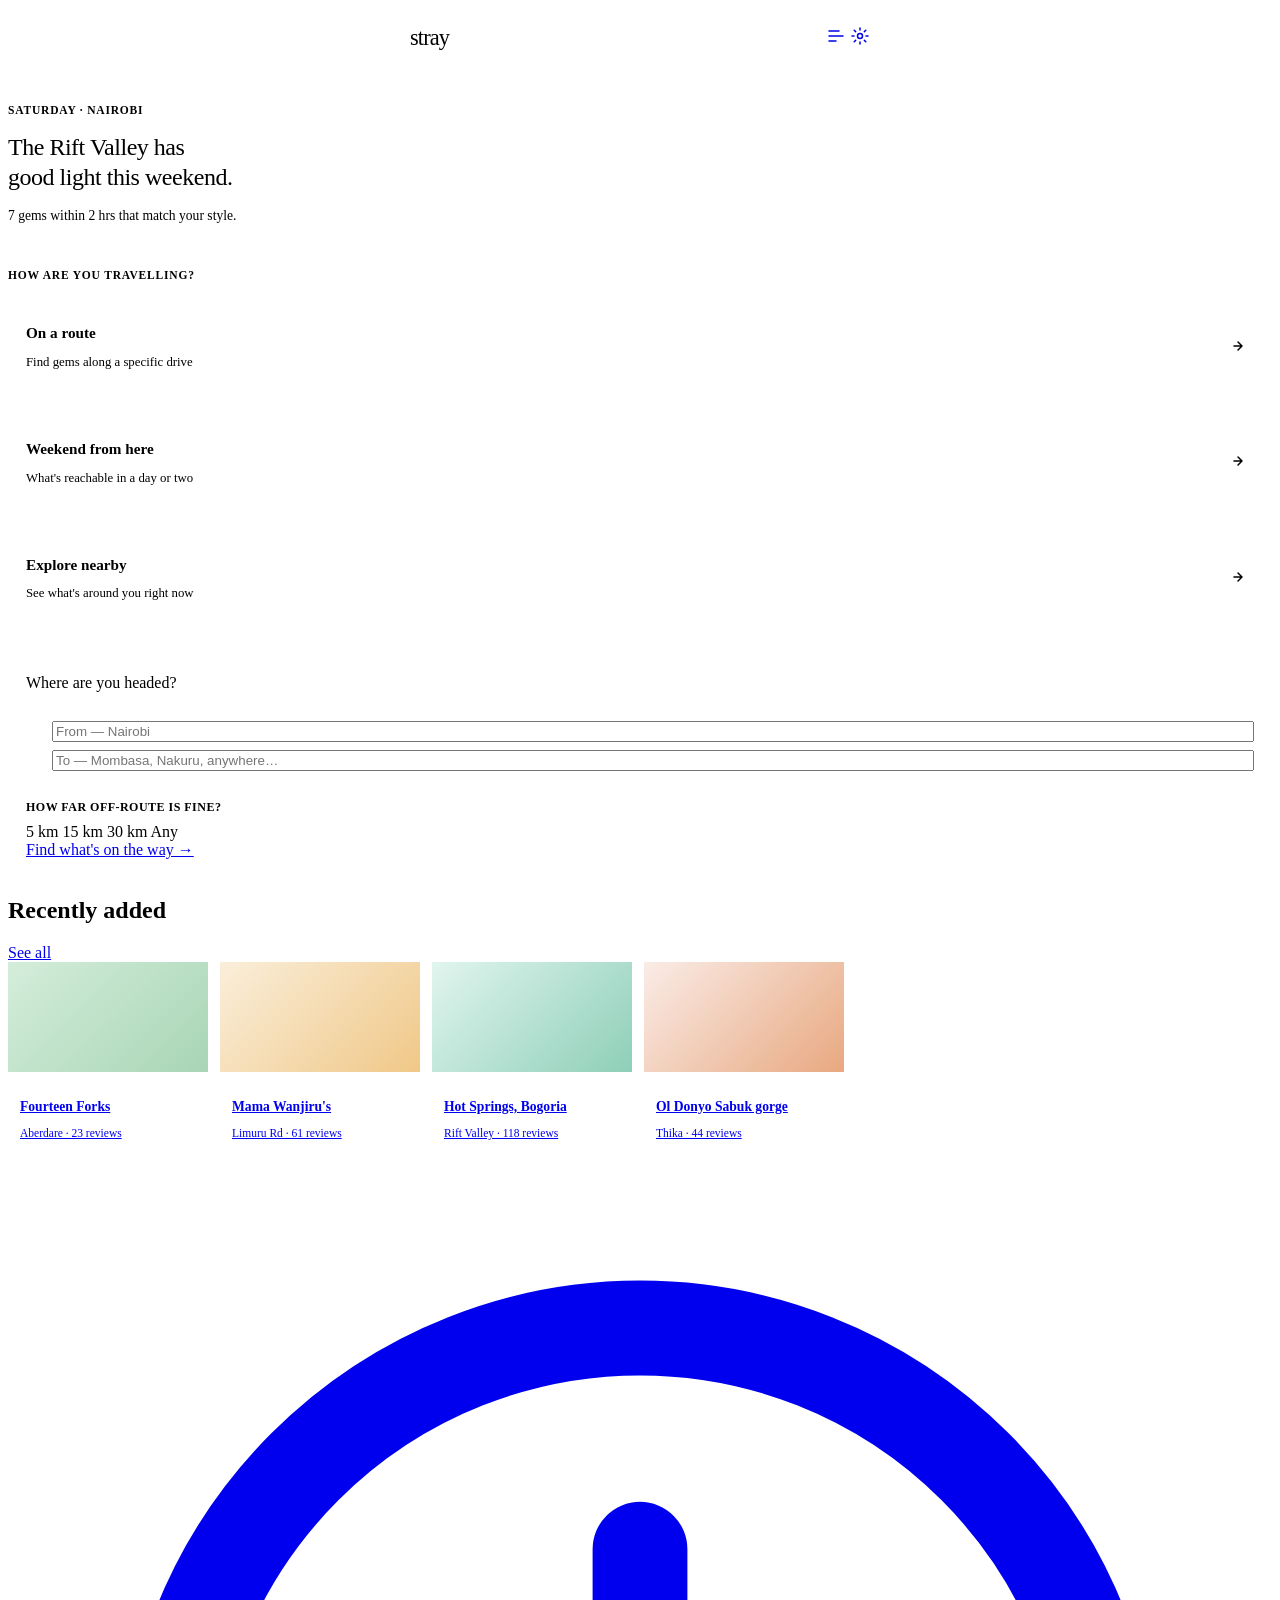
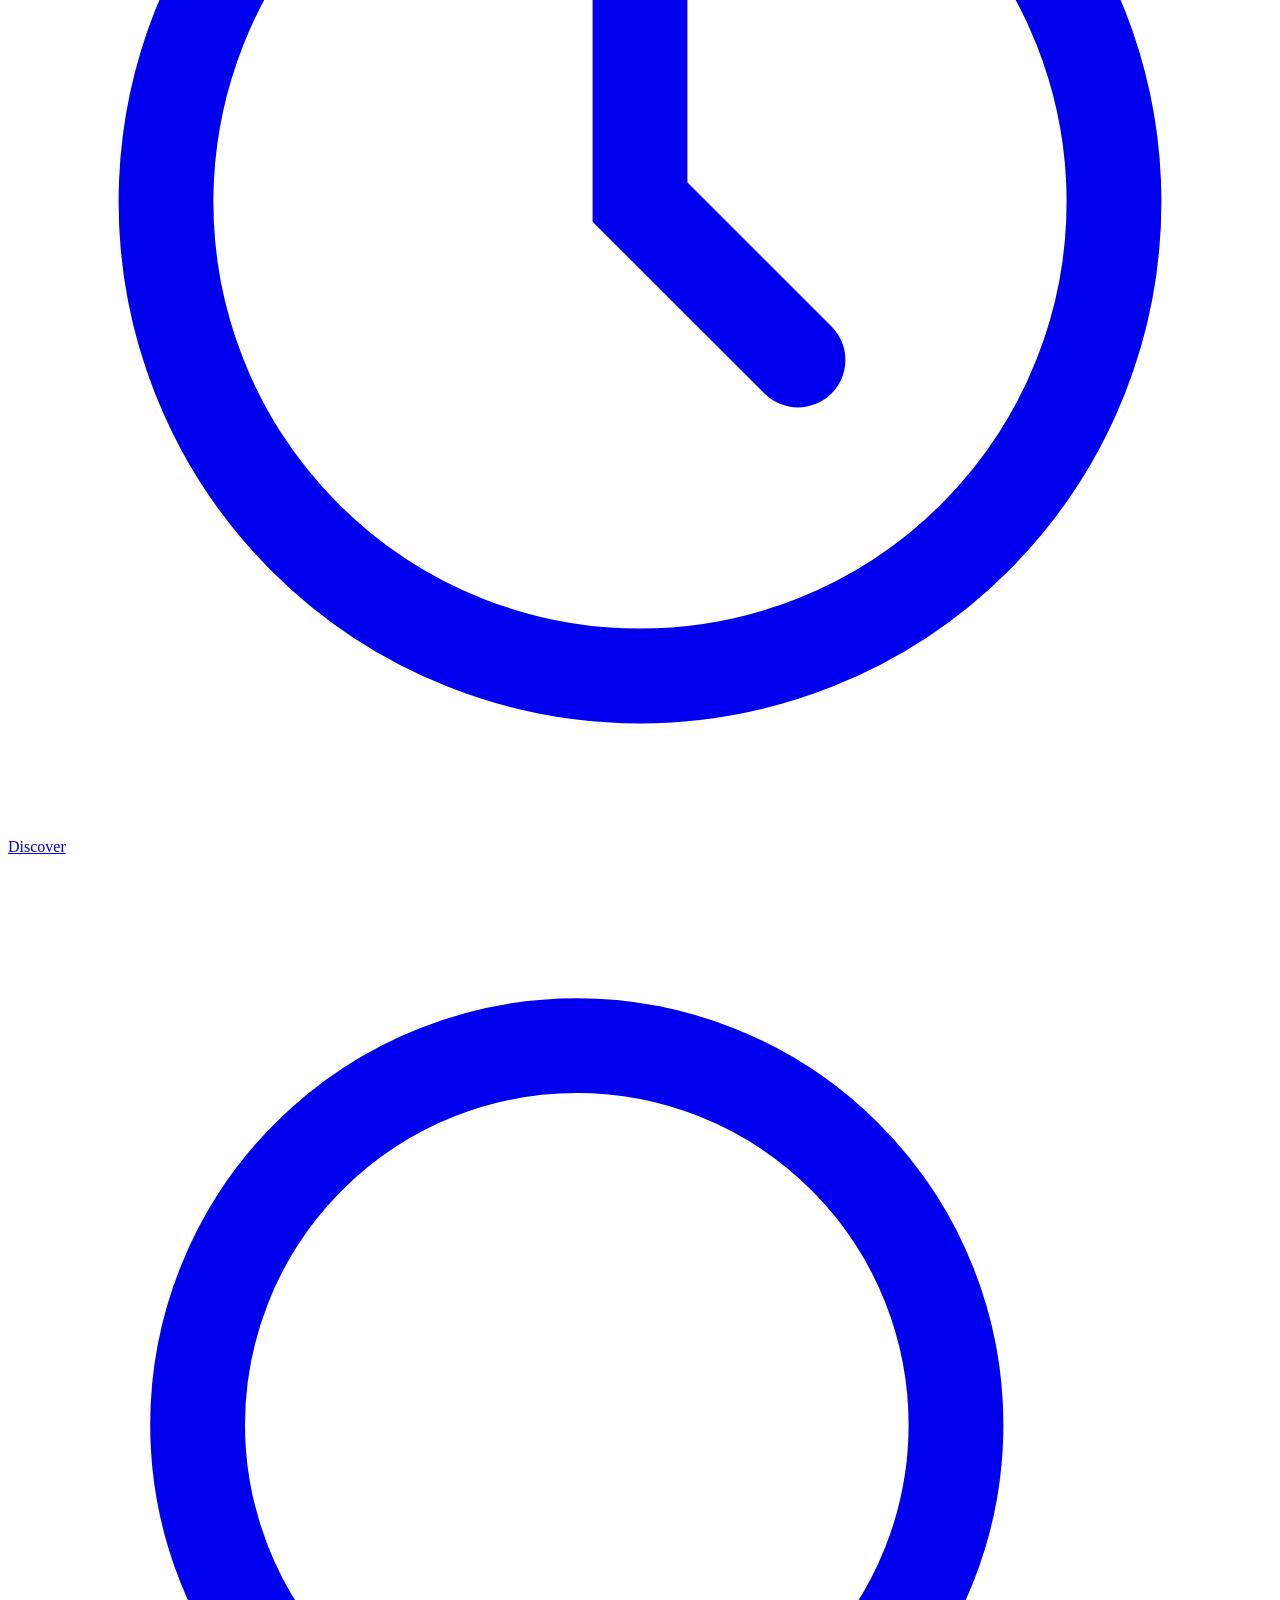
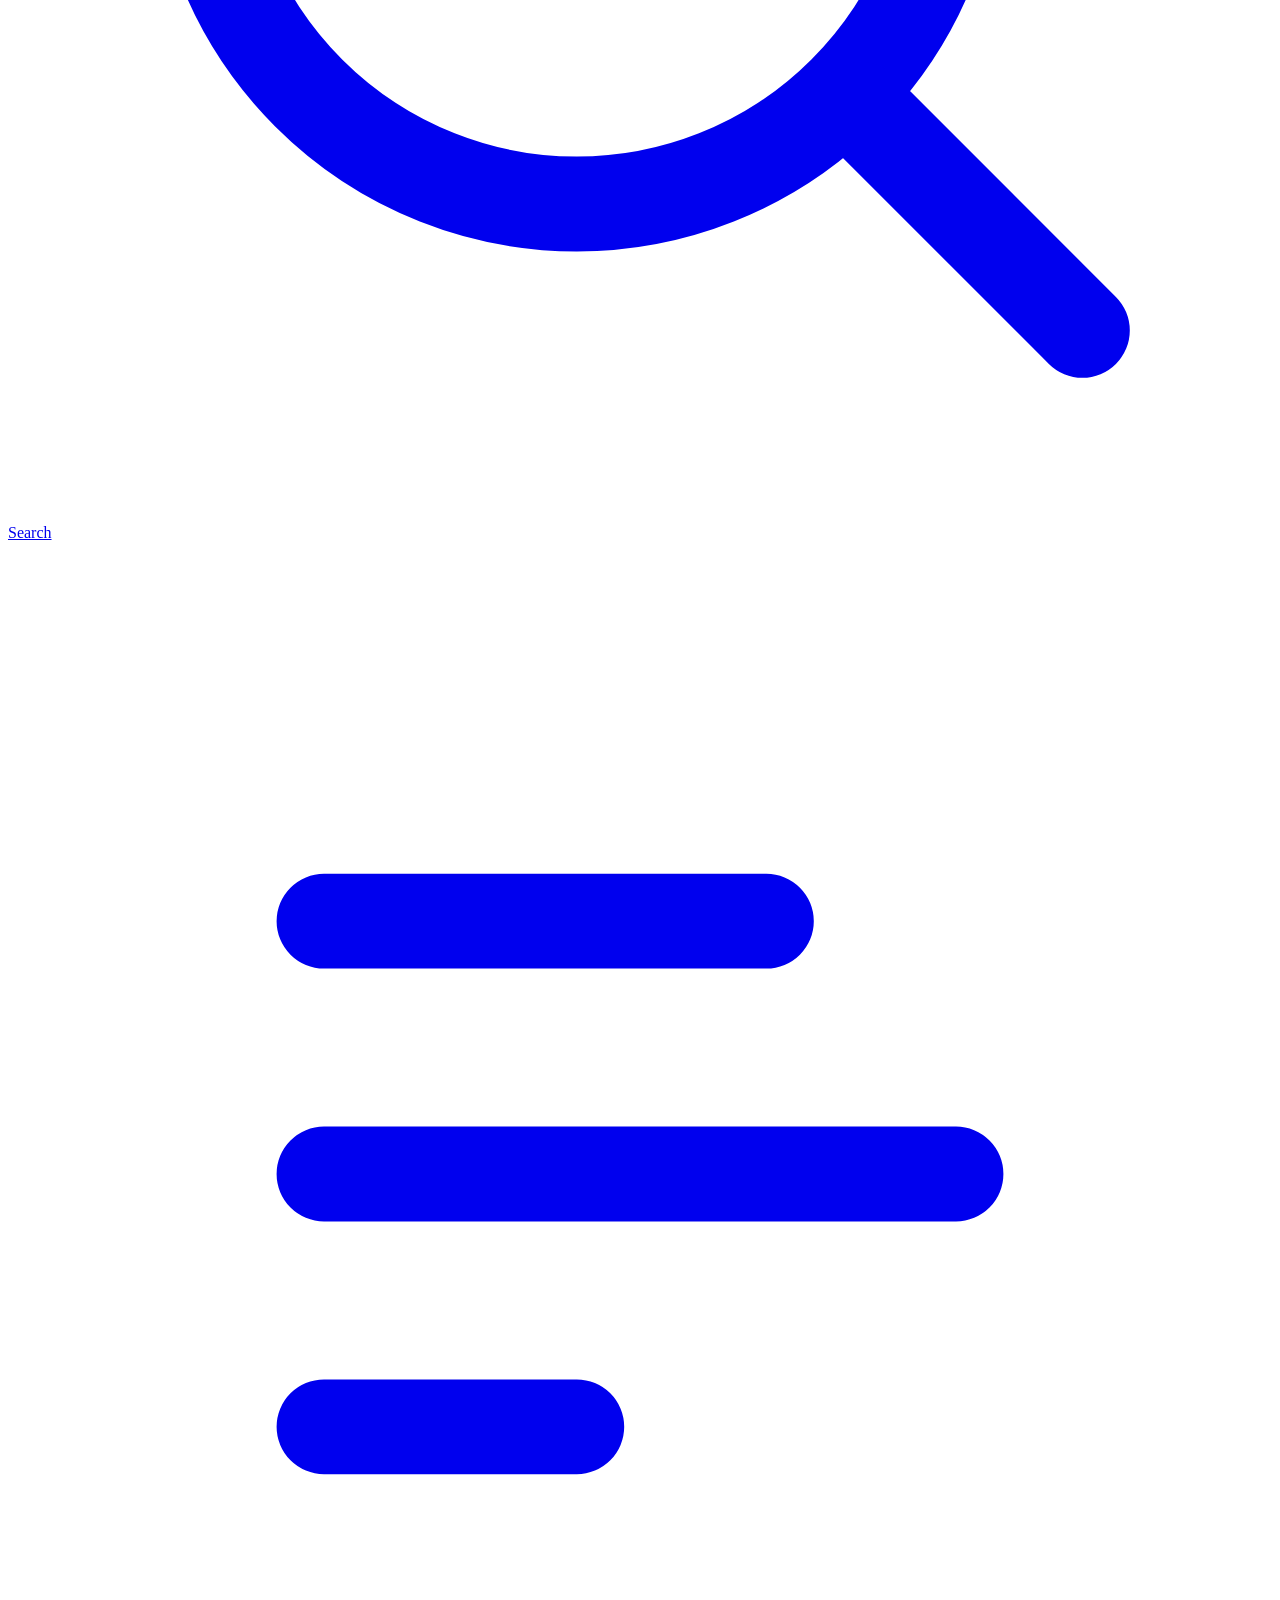
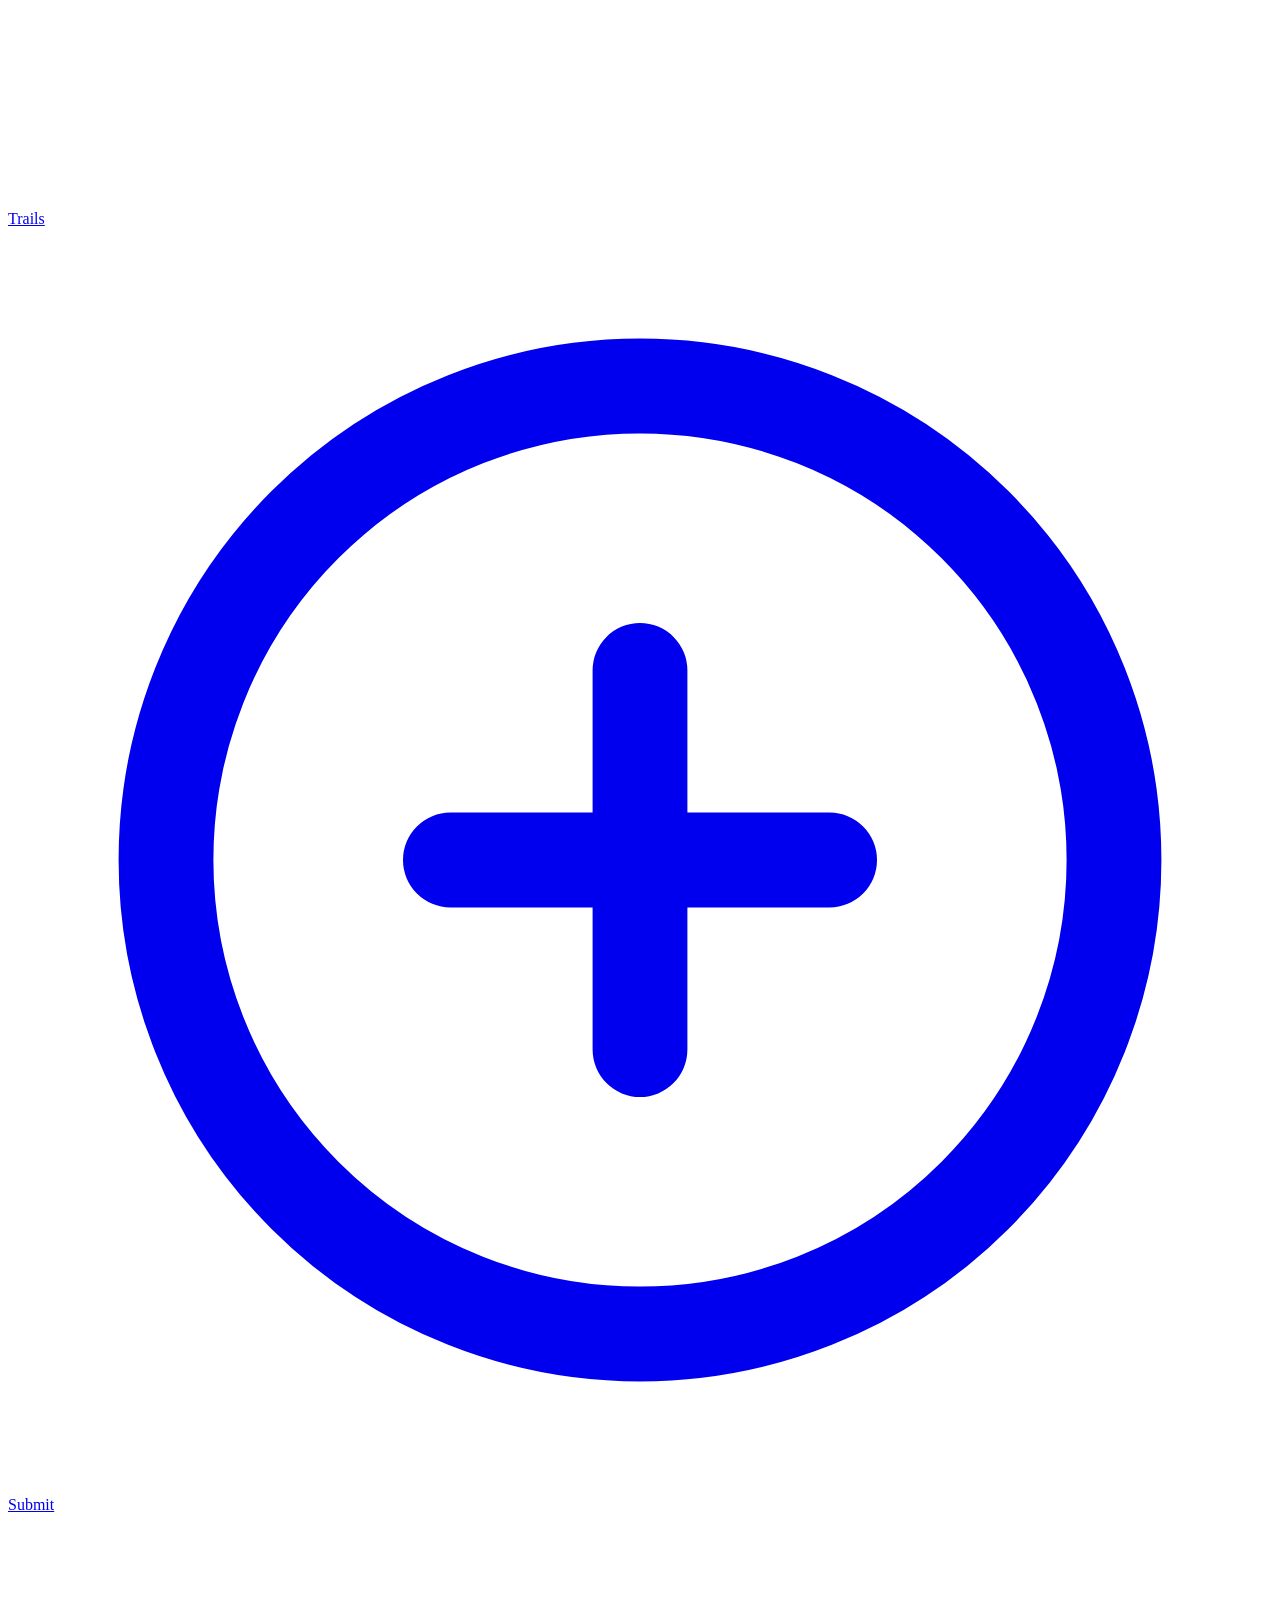
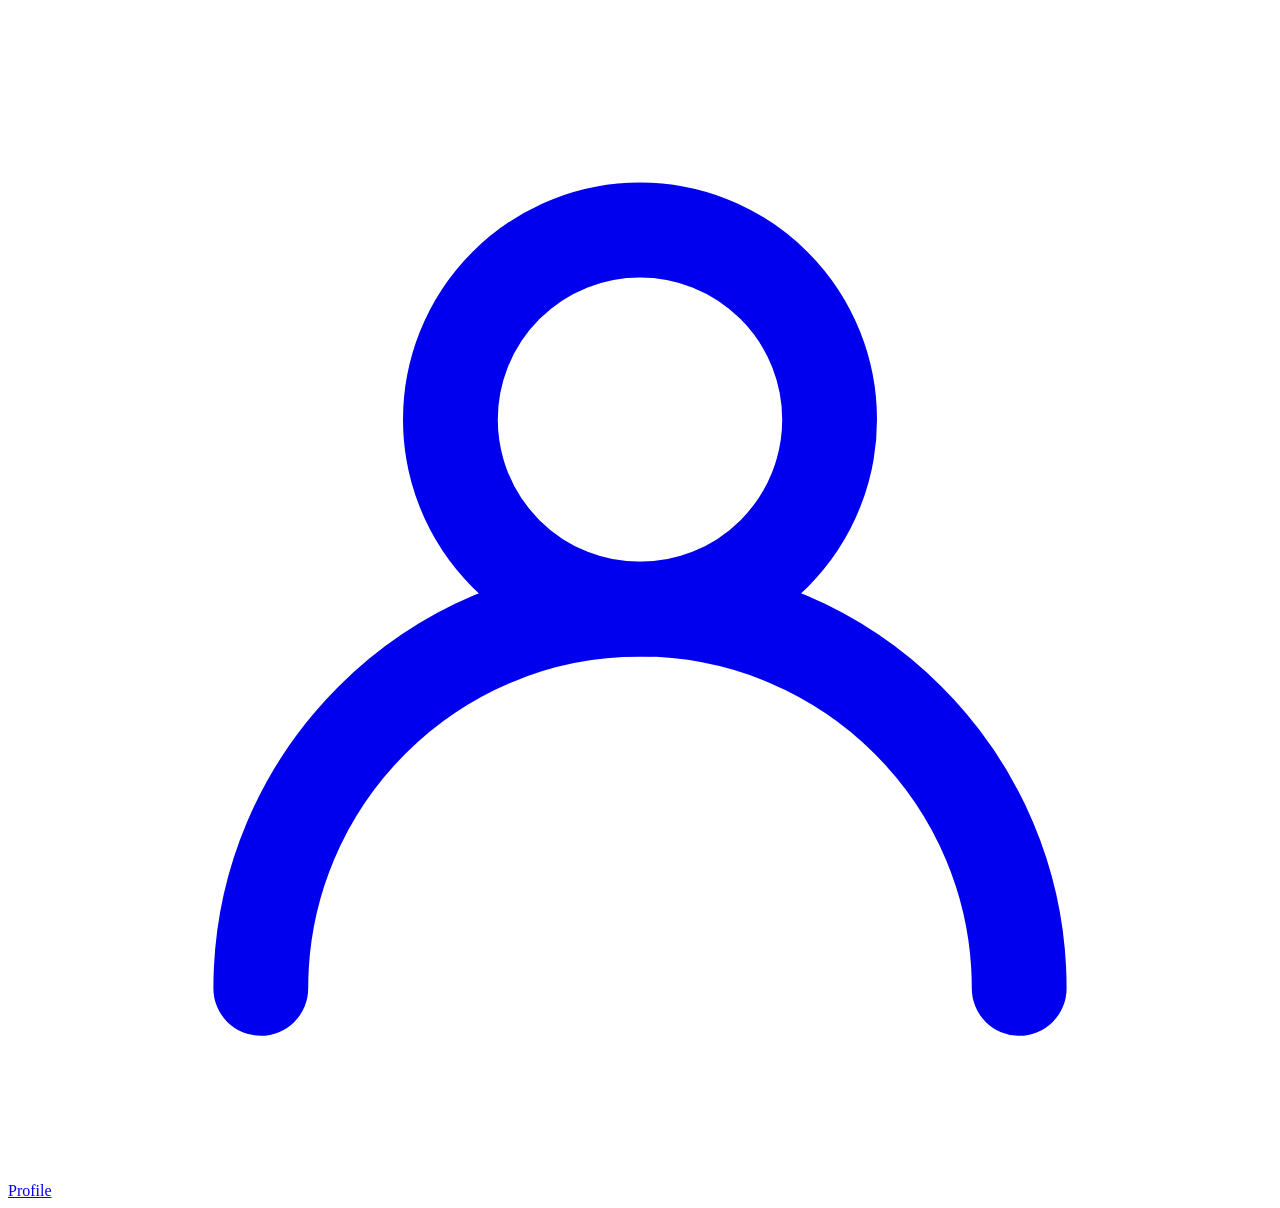
==== discover.html @ 3ea74879 "Add files via upload This is the initial adding of the app structure documents." ====
<!DOCTYPE html>
<html lang="en">
<head>
  <meta charset="UTF-8" />
  <meta name="viewport" content="width=device-width, initial-scale=1.0" />
  <title>Stray — Discover</title>
  <link rel="stylesheet" href="/style/style.css" />
  <style>
    .home-greeting {
      padding: 24px 0 20px;
    }
    .greeting-eyebrow {
      font-size: 0.72rem;
      font-weight: 600;
      letter-spacing: 0.07em;
      text-transform: uppercase;
      color: var(--green);
      margin-bottom: 6px;
    }
    .greeting-headline {
      font-family: var(--ff-display);
      font-size: 1.5rem;
      font-weight: 400;
      line-height: 1.25;
      letter-spacing: -0.02em;
    }
    .greeting-sub {
      font-size: 0.85rem;
      color: var(--stone);
      margin-top: 6px;
    }

    /* Mode cards */
    .mode-card {
      background: var(--white);
      border: 1px solid var(--cream-mid);
      border-radius: var(--radius-lg);
      padding: 16px 18px;
      margin-bottom: 10px;
      cursor: pointer;
      display: flex;
      align-items: center;
      justify-content: space-between;
      transition: all .18s;
    }
    .mode-card:hover { border-color: var(--green); box-shadow: var(--shadow-sm); }
    .mode-card.active { border-color: var(--green); background: var(--green-pale); }
    .mode-card__left {}
    .mode-card__title { font-size: 0.95rem; font-weight: 600; margin-bottom: 3px; }
    .mode-card.active .mode-card__title { color: var(--green); }
    .mode-card__desc { font-size: 0.8rem; color: var(--stone); }
    .mode-card__arrow {
      width: 32px; height: 32px;
      border-radius: 50%;
      border: 1px solid var(--cream-mid);
      display: flex; align-items: center; justify-content: center;
      color: var(--stone);
      flex-shrink: 0;
      transition: all .18s;
    }
    .mode-card:hover .mode-card__arrow,
    .mode-card.active .mode-card__arrow {
      background: var(--green);
      border-color: var(--green);
      color: var(--cream);
    }

    /* Route input panel */
    .route-panel {
      background: var(--white);
      border: 1px solid var(--cream-mid);
      border-radius: var(--radius-lg);
      padding: 18px;
      margin-bottom: 20px;
      display: none;
      animation: fadeUp .3s ease both;
    }
    .route-panel.visible { display: block; }

    .route-inputs { display: flex; flex-direction: column; gap: 10px; margin-bottom: 14px; }
    .route-dot-col {
      display: flex;
      flex-direction: column;
      align-items: center;
      gap: 3px;
      padding-top: 14px;
    }
    .route-dot { width: 8px; height: 8px; border-radius: 50%; }
    .route-dot--start { background: var(--green); }
    .route-dot--end   { background: var(--amber); }
    .route-line { width: 1px; flex: 1; background: var(--cream-mid); }

    .detour-label {
      font-size: 0.75rem;
      font-weight: 600;
      letter-spacing: 0.04em;
      text-transform: uppercase;
      color: var(--stone);
      margin-bottom: 8px;
    }

    /* Weekend panel */
    .time-grid { display: flex; gap: 8px; flex-wrap: wrap; margin-bottom: 16px; }

    /* Recent gems strip */
    .gem-strip { display: flex; gap: 12px; overflow-x: auto; padding-bottom: 8px; scroll-snap-type: x mandatory; }
    .gem-strip::-webkit-scrollbar { display: none; }
    .gem-strip-card {
      flex-shrink: 0;
      width: 200px;
      scroll-snap-align: start;
      background: var(--white);
      border: 1px solid var(--cream-mid);
      border-radius: var(--radius-lg);
      overflow: hidden;
      cursor: pointer;
      transition: box-shadow .18s;
    }
    .gem-strip-card:hover { box-shadow: var(--shadow-md); }
    .gem-strip-card__img {
      height: 110px;
      background: var(--cream-mid);
      position: relative;
      overflow: hidden;
    }
    .gem-strip-card__img--green { background: linear-gradient(135deg, #d4edda 0%, #a8d5b5 100%); }
    .gem-strip-card__img--amber { background: linear-gradient(135deg, #faeeda 0%, #f0c888 100%); }
    .gem-strip-card__img--red   { background: linear-gradient(135deg, #faece7 0%, #e8a880 100%); }
    .gem-strip-card__img--teal  { background: linear-gradient(135deg, #e1f5ee 0%, #8ecfb8 100%); }
    .gem-strip-card__body { padding: 12px; }
    .gem-strip-card__name { font-size: 0.85rem; font-weight: 600; margin-bottom: 3px; line-height: 1.3; }
    .gem-strip-card__meta { font-size: 0.72rem; color: var(--stone); }
  </style>
</head>
<body class="has-bottom-nav">

<!-- Top nav -->
<div style="position:sticky;top:0;z-index:100;background:var(--cream);border-bottom:1px solid var(--cream-mid);">
  <div style="max-width:460px;margin:0 auto;display:flex;align-items:center;justify-content:space-between;padding:0 20px;height:60px;">
    <div style="font-family:var(--ff-display);font-size:1.4rem;color:var(--green);letter-spacing:-0.04em;">stray</div>
    <div style="display:flex;gap:4px;">
      <a href="trails.html" class="nav__icon-btn" title="Trails">
        <svg width="20" height="20" viewBox="0 0 20 20" fill="none"><path d="M3 10h14M3 5h10M3 15h7" stroke="currentColor" stroke-width="1.5" stroke-linecap="round"/></svg>
      </a>
      <a href="settings.html" class="nav__icon-btn" title="Settings">
        <svg width="20" height="20" viewBox="0 0 20 20" fill="none"><circle cx="10" cy="10" r="2.5" stroke="currentColor" stroke-width="1.5"/><path d="M10 2v2M10 16v2M2 10h2M16 10h2M4.22 4.22l1.42 1.42M14.36 14.36l1.42 1.42M4.22 15.78l1.42-1.42M14.36 5.64l1.42-1.42" stroke="currentColor" stroke-width="1.5" stroke-linecap="round"/></svg>
      </a>
    </div>
  </div>
</div>

<div class="page-wrap">

  <!-- Greeting -->
  <div class="home-greeting fade-up">
    <p class="greeting-eyebrow">Saturday · Nairobi</p>
    <h1 class="greeting-headline">The Rift Valley has<br>good light this weekend.</h1>
    <p class="greeting-sub">7 gems within 2 hrs that match your style.</p>
  </div>

  <!-- Mode selector -->
  <div class="section fade-up fade-up--1">
    <p style="font-size:0.72rem;font-weight:600;letter-spacing:0.07em;text-transform:uppercase;color:var(--stone);margin-bottom:12px;">How are you travelling?</p>

    <div class="mode-card active" id="modeRoute" onclick="setMode('route')">
      <div class="mode-card__left">
        <p class="mode-card__title">On a route</p>
        <p class="mode-card__desc">Find gems along a specific drive</p>
      </div>
      <div class="mode-card__arrow">
        <svg width="14" height="14" viewBox="0 0 14 14" fill="none"><path d="M3 7h8M7 3l4 4-4 4" stroke="currentColor" stroke-width="1.5" stroke-linecap="round" stroke-linejoin="round"/></svg>
      </div>
    </div>

    <div class="mode-card" id="modeWeekend" onclick="setMode('weekend')">
      <div class="mode-card__left">
        <p class="mode-card__title">Weekend from here</p>
        <p class="mode-card__desc">What's reachable in a day or two</p>
      </div>
      <div class="mode-card__arrow">
        <svg width="14" height="14" viewBox="0 0 14 14" fill="none"><path d="M3 7h8M7 3l4 4-4 4" stroke="currentColor" stroke-width="1.5" stroke-linecap="round" stroke-linejoin="round"/></svg>
      </div>
    </div>

    <div class="mode-card" id="modeNearby" onclick="setMode('nearby')">
      <div class="mode-card__left">
        <p class="mode-card__title">Explore nearby</p>
        <p class="mode-card__desc">See what's around you right now</p>
      </div>
      <div class="mode-card__arrow">
        <svg width="14" height="14" viewBox="0 0 14 14" fill="none"><path d="M3 7h8M7 3l4 4-4 4" stroke="currentColor" stroke-width="1.5" stroke-linecap="round" stroke-linejoin="round"/></svg>
      </div>
    </div>
  </div>

  <!-- Route input panel -->
  <div class="route-panel visible" id="panelRoute">
    <p style="font-family:var(--ff-display);font-size:1rem;margin-bottom:14px;">Where are you headed?</p>
    <div style="display:grid;grid-template-columns:16px 1fr;gap:10px;align-items:center;margin-bottom:14px;">
      <div style="display:flex;flex-direction:column;align-items:center;gap:4px;height:80px;justify-content:center;">
        <div style="width:8px;height:8px;border-radius:50%;background:var(--green);"></div>
        <div style="width:1px;flex:1;background:var(--cream-mid);"></div>
        <div style="width:8px;height:8px;border-radius:50%;background:var(--amber);"></div>
      </div>
      <div style="display:flex;flex-direction:column;gap:8px;">
        <input class="input" type="text" placeholder="From — Nairobi" />
        <input class="input" type="text" placeholder="To — Mombasa, Nakuru, anywhere…" />
      </div>
    </div>
    <p class="detour-label">How far off-route is fine?</p>
    <div class="pill-group mb-16" id="detourPills">
      <span class="pill-select" data-v="5">5 km</span>
      <span class="pill-select active" data-v="15">15 km</span>
      <span class="pill-select" data-v="30">30 km</span>
      <span class="pill-select" data-v="0">Any</span>
    </div>
    <a href="results.html" class="btn btn--primary btn--full">Find what's on the way →</a>
  </div>

  <!-- Weekend input panel -->
  <div class="route-panel" id="panelWeekend">
    <p style="font-family:var(--ff-display);font-size:1rem;margin-bottom:6px;">How much time do you have?</p>
    <p style="font-size:0.82rem;color:var(--stone);margin-bottom:14px;">We'll show everything reachable from Nairobi.</p>
    <p class="detour-label">Max drive from Nairobi</p>
    <div class="time-grid mb-16" id="timePills">
      <span class="pill-select" data-v="1h">1 hr</span>
      <span class="pill-select active" data-v="2h">2 hrs</span>
      <span class="pill-select" data-v="3h">3 hrs</span>
      <span class="pill-select" data-v="day">Full day out</span>
    </div>
    <p class="detour-label">What are you in the mood for?</p>
    <div class="pill-group mb-16" id="moodPills">
      <span class="pill-select active">Peaceful</span>
      <span class="pill-select">Adventure</span>
      <span class="pill-select">Food</span>
      <span class="pill-select">Swimming</span>
      <span class="pill-select">Scenic drive</span>
    </div>
    <a href="results.html" class="btn btn--primary btn--full">Show me the options →</a>
  </div>

  <!-- Nearby panel -->
  <div class="route-panel" id="panelNearby">
    <p style="font-family:var(--ff-display);font-size:1rem;margin-bottom:6px;">What's around you right now?</p>
    <p style="font-size:0.82rem;color:var(--stone);margin-bottom:14px;">Using your current location to find gems nearby.</p>
    <p class="detour-label">Search radius</p>
    <div class="pill-group mb-16" id="radiusPills">
      <span class="pill-select" data-v="10">10 km</span>
      <span class="pill-select active" data-v="25">25 km</span>
      <span class="pill-select" data-v="50">50 km</span>
      <span class="pill-select" data-v="100">100 km</span>
    </div>
    <a href="results.html" class="btn btn--primary btn--full">Find nearby gems →</a>
  </div>

  <!-- Recently added -->
  <div class="section fade-up fade-up--3">
    <div class="section-header">
      <h2>Recently added</h2>
      <a href="results.html">See all</a>
    </div>
    <div class="gem-strip">
      <a href="gem.html" class="gem-strip-card">
        <div class="gem-strip-card__img gem-strip-card__img--green"></div>
        <div class="gem-strip-card__body">
          <p class="gem-strip-card__name">Fourteen Forks</p>
          <p class="gem-strip-card__meta">Aberdare · 23 reviews</p>
        </div>
      </a>
      <a href="gem.html" class="gem-strip-card">
        <div class="gem-strip-card__img gem-strip-card__img--amber"></div>
        <div class="gem-strip-card__body">
          <p class="gem-strip-card__name">Mama Wanjiru's</p>
          <p class="gem-strip-card__meta">Limuru Rd · 61 reviews</p>
        </div>
      </a>
      <a href="gem.html" class="gem-strip-card">
        <div class="gem-strip-card__img gem-strip-card__img--teal"></div>
        <div class="gem-strip-card__body">
          <p class="gem-strip-card__name">Hot Springs, Bogoria</p>
          <p class="gem-strip-card__meta">Rift Valley · 118 reviews</p>
        </div>
      </a>
      <a href="gem.html" class="gem-strip-card">
        <div class="gem-strip-card__img gem-strip-card__img--red"></div>
        <div class="gem-strip-card__body">
          <p class="gem-strip-card__name">Ol Donyo Sabuk gorge</p>
          <p class="gem-strip-card__meta">Thika · 44 reviews</p>
        </div>
      </a>
    </div>
  </div>

</div>

<!-- Bottom nav -->
<nav class="bottom-nav" width= 50px>
  <a href="discover.html" class="bottom-nav__item active">
    <svg viewBox="0 0 20 20" fill="none"><circle cx="10" cy="10" r="7.5" stroke="currentColor" stroke-width="1.5"/><path d="M10 6v4l2.5 2.5" stroke="currentColor" stroke-width="1.5" stroke-linecap="round"/></svg>
    Discover
  </a>
  <a href="results.html" class="bottom-nav__item">
    <svg viewBox="0 0 20 20" fill="none"><circle cx="9" cy="9" r="6" stroke="currentColor" stroke-width="1.5"/><path d="M13.5 13.5L17 17" stroke="currentColor" stroke-width="1.5" stroke-linecap="round"/></svg>
    Search
  </a>
  <a href="trails.html" class="bottom-nav__item">
    <svg viewBox="0 0 20 20" fill="none"><path d="M5 10h10M5 6h7M5 14h4" stroke="currentColor" stroke-width="1.5" stroke-linecap="round"/></svg>
    Trails
  </a>
  <a href="submit.html" class="bottom-nav__item">
    <svg viewBox="0 0 20 20" fill="none"><circle cx="10" cy="10" r="7.5" stroke="currentColor" stroke-width="1.5"/><path d="M10 7v6M7 10h6" stroke="currentColor" stroke-width="1.5" stroke-linecap="round"/></svg>
    Submit
  </a>
  <a href="settings.html" class="bottom-nav__item">
    <svg viewBox="0 0 20 20" fill="none"><circle cx="10" cy="8" r="3" stroke="currentColor" stroke-width="1.5"/><path d="M4 17c0-3.314 2.686-6 6-6s6 2.686 6 6" stroke="currentColor" stroke-width="1.5" stroke-linecap="round"/></svg>
    Profile
  </a>
</nav>

<script>
  function setMode(m) {
    ['route','weekend','nearby'].forEach(mode => {
      document.getElementById('mode' + mode.charAt(0).toUpperCase() + mode.slice(1)).classList.remove('active');
      document.getElementById('panel' + mode.charAt(0).toUpperCase() + mode.slice(1)).classList.remove('visible');
    });
    document.getElementById('mode' + m.charAt(0).toUpperCase() + m.slice(1)).classList.add('active');
    document.getElementById('panel' + m.charAt(0).toUpperCase() + m.slice(1)).classList.add('visible');
  }

  // Single-select pill groups
  ['detourPills','timePills','moodPills','radiusPills'].forEach(id => {
    const el = document.getElementById(id);
    if (!el) return;
    el.addEventListener('click', e => {
      if (!e.target.classList.contains('pill-select')) return;
      if (id === 'moodPills') { e.target.classList.toggle('active'); return; }
      el.querySelectorAll('.pill-select').forEach(p => p.classList.remove('active'));
      e.target.classList.add('active');
    });
  });
</script>
</body>
</html>
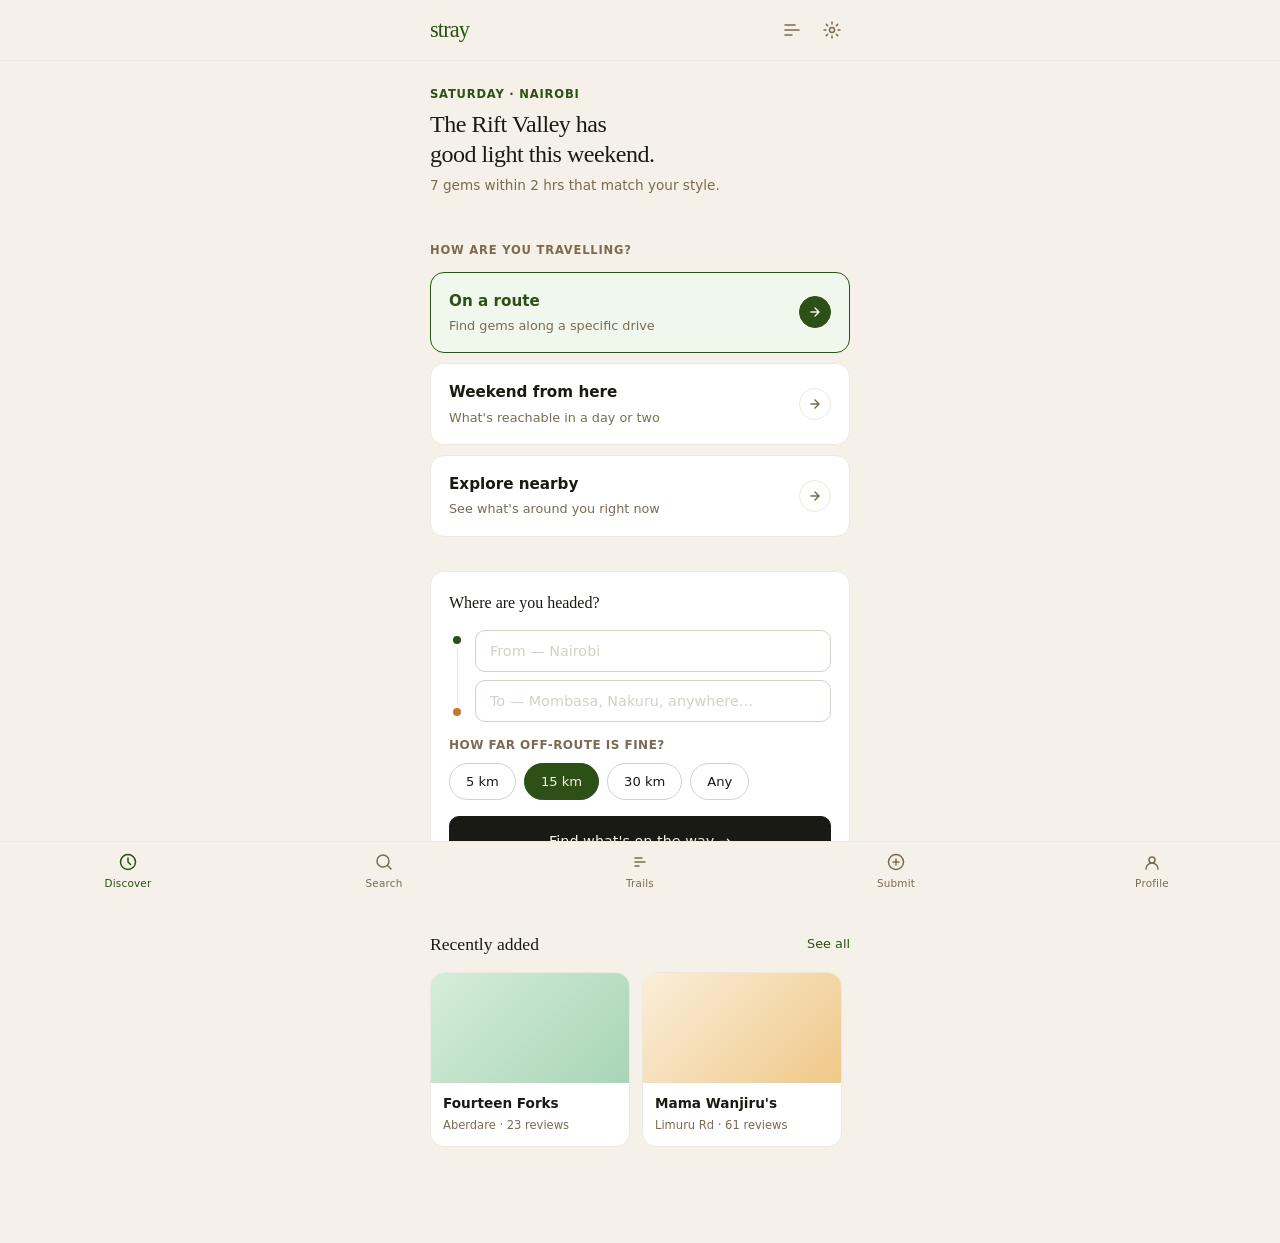
==== commit bfeb62cd: "Change the path for the css file in the discover.html file" ====
--- a/discover.html
+++ b/discover.html
@@ -4,7 +4,7 @@
   <meta charset="UTF-8" />
   <meta name="viewport" content="width=device-width, initial-scale=1.0" />
   <title>Stray — Discover</title>
-  <link rel="stylesheet" href="/style/style.css" />
+  <link rel="stylesheet" href="style.css" />
   <style>
     .home-greeting {
       padding: 24px 0 20px;
@@ -340,4 +340,4 @@
   });
 </script>
 </body>
-</html>+</html>
--- a/style.css
+++ b/style.css
@@ -0,0 +1,528 @@
+/* ============================================
+   STRAY — Shared Stylesheet
+   ============================================ */
+
+@import url('https://fonts.googleapis.com/css2?family=Fraunces:ital,opsz,wght@0,9..144,300;0,9..144,500;0,9..144,600;1,9..144,300;1,9..144,400&family=Plus+Jakarta+Sans:wght@300;400;500;600&display=swap');
+
+/* ---- Tokens ---- */
+:root {
+  --black:        #1A1A14;
+  --green:        #2D5016;
+  --green-mid:    #3B6D11;
+  --green-light:  #E8F5E2;
+  --green-pale:   #f0f7ec;
+  --amber:        #C17B2A;
+  --amber-light:  #FAEEDA;
+  --amber-mid:    #EF9F27;
+  --cream:        #F5F0E8;
+  --cream-mid:    #EDE8DF;
+  --red:          #8B4513;
+  --teal:         #4A7C6B;
+  --teal-light:   #E1F5EE;
+  --stone:        #7B6B52;
+  --stone-light:  #D3D1C7;
+  --white:        #FFFFFF;
+  --danger:       #C0392B;
+  --danger-light: #FDEDEC;
+
+  --ff-display: 'Fraunces', Georgia, serif;
+  --ff-body:    'Plus Jakarta Sans', system-ui, sans-serif;
+
+  --radius-sm:  6px;
+  --radius-md:  10px;
+  --radius-lg:  14px;
+  --radius-xl:  20px;
+  --radius-pill: 999px;
+
+  --shadow-sm: 0 1px 3px rgba(26,26,20,0.08);
+  --shadow-md: 0 4px 16px rgba(26,26,20,0.10);
+  --shadow-lg: 0 8px 32px rgba(26,26,20,0.12);
+
+  --nav-h: 60px;
+  --max-w: 460px;
+}
+
+/* ---- Reset ---- */
+*, *::before, *::after { box-sizing: border-box; margin: 0; padding: 0; }
+html { font-size: 16px; -webkit-text-size-adjust: 100%; }
+body {
+  font-family: var(--ff-body);
+  background: var(--cream);
+  color: var(--black);
+  min-height: 100vh;
+  line-height: 1.6;
+  -webkit-font-smoothing: antialiased;
+}
+img { max-width: 100%; display: block; }
+a { color: inherit; text-decoration: none; }
+button, input, textarea, select {
+  font-family: var(--ff-body);
+  font-size: 1rem;
+}
+button { cursor: pointer; border: none; background: none; }
+
+/* ---- Layout ---- */
+.page-wrap {
+  max-width: var(--max-w);
+  margin: 0 auto;
+  padding: 0 20px;
+  min-height: 100vh;
+}
+.page-wrap--wide { max-width: 960px; }
+.section { padding: 24px 0; }
+
+/* ---- Typography ---- */
+.display { font-family: var(--ff-display); font-weight: 500; line-height: 1.15; letter-spacing: -0.02em; }
+.display--xl  { font-size: clamp(2.2rem, 7vw, 3.2rem); }
+.display--lg  { font-size: clamp(1.6rem, 5vw, 2.2rem); }
+.display--md  { font-size: clamp(1.2rem, 4vw, 1.6rem); }
+.display--sm  { font-size: 1.1rem; }
+
+.body-lg  { font-size: 1rem;    line-height: 1.7; }
+.body     { font-size: 0.9rem;  line-height: 1.65; }
+.body-sm  { font-size: 0.8rem;  line-height: 1.6; }
+.caption  { font-size: 0.7rem;  letter-spacing: 0.05em; text-transform: uppercase; font-weight: 600; }
+
+.text-muted   { color: var(--stone); }
+.text-green   { color: var(--green); }
+.text-amber   { color: var(--amber); }
+.text-danger  { color: var(--danger); }
+.text-center  { text-align: center; }
+.italic { font-style: italic; }
+.fw-500 { font-weight: 500; }
+
+/* ---- Buttons ---- */
+.btn {
+  display: inline-flex;
+  align-items: center;
+  justify-content: center;
+  gap: 8px;
+  padding: 13px 22px;
+  border-radius: var(--radius-md);
+  font-size: 0.9rem;
+  font-weight: 500;
+  transition: all .18s ease;
+  white-space: nowrap;
+  border: 1px solid transparent;
+}
+.btn--full { width: 100%; }
+.btn--sm { padding: 9px 16px; font-size: 0.8rem; }
+.btn--lg { padding: 15px 26px; font-size: 1rem; }
+
+.btn--primary {
+  background: var(--black);
+  color: var(--cream);
+  border-color: var(--black);
+}
+.btn--primary:hover { background: #2e2e24; }
+.btn--primary:active { transform: scale(0.98); }
+
+.btn--green {
+  background: var(--green);
+  color: var(--cream);
+  border-color: var(--green);
+}
+.btn--green:hover { background: var(--green-mid); }
+
+.btn--outline {
+  background: transparent;
+  color: var(--black);
+  border-color: var(--stone-light);
+}
+.btn--outline:hover { background: var(--cream-mid); }
+
+.btn--ghost {
+  background: transparent;
+  color: var(--stone);
+  border-color: transparent;
+}
+.btn--ghost:hover { color: var(--black); }
+
+.btn--danger {
+  background: var(--danger);
+  color: white;
+  border-color: var(--danger);
+}
+
+/* ---- Forms ---- */
+.field { margin-bottom: 16px; }
+.field label {
+  display: block;
+  font-size: 0.75rem;
+  font-weight: 600;
+  letter-spacing: 0.04em;
+  text-transform: uppercase;
+  color: var(--stone);
+  margin-bottom: 6px;
+}
+.input, .textarea, .select {
+  width: 100%;
+  padding: 12px 14px;
+  background: var(--white);
+  border: 1px solid var(--stone-light);
+  border-radius: var(--radius-md);
+  font-size: 0.9rem;
+  color: var(--black);
+  transition: border-color .15s;
+  outline: none;
+}
+.input:focus, .textarea:focus, .select:focus {
+  border-color: var(--green);
+  box-shadow: 0 0 0 3px rgba(45,80,22,0.08);
+}
+.input::placeholder, .textarea::placeholder { color: var(--stone-light); }
+.textarea { resize: vertical; min-height: 100px; }
+.select { appearance: none; background-image: url("data:image/svg+xml,%3Csvg xmlns='http://www.w3.org/2000/svg' width='12' height='12' viewBox='0 0 12 12'%3E%3Cpath d='M2 4l4 4 4-4' fill='none' stroke='%237B6B52' stroke-width='1.5' stroke-linecap='round' stroke-linejoin='round'/%3E%3C/svg%3E"); background-repeat: no-repeat; background-position: right 12px center; padding-right: 36px; }
+.field-hint { font-size: 0.75rem; color: var(--stone); margin-top: 5px; }
+
+/* ---- Cards ---- */
+.card {
+  background: var(--white);
+  border: 1px solid var(--cream-mid);
+  border-radius: var(--radius-lg);
+  overflow: hidden;
+  transition: box-shadow .18s, transform .18s;
+}
+.card:hover { box-shadow: var(--shadow-md); }
+.card--interactive:hover { transform: translateY(-2px); }
+.card__body { padding: 16px; }
+.card__body--lg { padding: 20px; }
+
+/* ---- Badges ---- */
+.badge {
+  display: inline-flex;
+  align-items: center;
+  padding: 3px 10px;
+  border-radius: var(--radius-pill);
+  font-size: 0.7rem;
+  font-weight: 600;
+  letter-spacing: 0.03em;
+}
+.badge--green  { background: var(--green-light);  color: var(--green); }
+.badge--amber  { background: var(--amber-light);  color: #633806; }
+.badge--teal   { background: var(--teal-light);   color: #085041; }
+.badge--stone  { background: var(--cream-mid);    color: var(--stone); }
+.badge--red    { background: #FAECE7;             color: var(--red); }
+.badge--black  { background: var(--black);        color: var(--cream); }
+
+/* ---- Pill selectors ---- */
+.pill-group { display: flex; flex-wrap: wrap; gap: 8px; }
+.pill-select {
+  padding: 7px 16px;
+  border: 1px solid var(--stone-light);
+  border-radius: var(--radius-pill);
+  font-size: 0.82rem;
+  font-weight: 400;
+  color: var(--black);
+  background: var(--white);
+  cursor: pointer;
+  transition: all .15s;
+  user-select: none;
+}
+.pill-select:hover  { border-color: var(--green); color: var(--green); }
+.pill-select.active {
+  background: var(--green);
+  border-color: var(--green);
+  color: var(--cream);
+  font-weight: 500;
+}
+
+/* ---- Top Nav ---- */
+.nav {
+  height: var(--nav-h);
+  display: flex;
+  align-items: center;
+  justify-content: space-between;
+  padding: 0 20px;
+  background: var(--cream);
+  border-bottom: 1px solid var(--cream-mid);
+  position: sticky;
+  top: 0;
+  z-index: 100;
+  max-width: var(--max-w);
+  margin: 0 auto;
+  width: 100%;
+}
+.nav--wide { max-width: 960px; }
+.nav__logo {
+  font-family: var(--ff-display);
+  font-size: 1.5rem;
+  font-weight: 500;
+  color: var(--green);
+  letter-spacing: -0.04em;
+}
+.nav__actions { display: flex; align-items: center; gap: 8px; }
+.nav__link {
+  font-size: 0.82rem;
+  font-weight: 500;
+  color: var(--stone);
+  padding: 6px 10px;
+  border-radius: var(--radius-sm);
+  transition: color .15s;
+}
+.nav__link:hover, .nav__link.active { color: var(--black); }
+.nav__icon-btn {
+  width: 36px; height: 36px;
+  border-radius: var(--radius-md);
+  display: flex; align-items: center; justify-content: center;
+  color: var(--stone);
+  transition: background .15s, color .15s;
+}
+.nav__icon-btn:hover { background: var(--cream-mid); color: var(--black); }
+
+/* ---- Bottom Nav ---- */
+.bottom-nav {
+  position: fixed;
+  bottom: 0; left: 0; right: 0;
+  background: var(--cream);
+  border-top: 1px solid var(--cream-mid);
+  display: flex;
+  z-index: 500;
+  padding-bottom: env(safe-area-inset-bottom);
+}
+.bottom-nav__item {
+  flex: 1;
+  display: flex;
+  flex-direction: column;
+  align-items: center;
+  padding: 10px 0 8px;
+  font-size: 0.65rem;
+  font-weight: 500;
+  color: var(--stone);
+  letter-spacing: 0.02em;
+  gap: 3px;
+  transition: color .15s;
+}
+.bottom-nav__item.active { color: var(--green); }
+.bottom-nav__item svg { width: 20px; height: 20px; }
+.has-bottom-nav { padding-bottom: calc(64px + env(safe-area-inset-bottom)); }
+
+/* ---- Divider ---- */
+.divider { height: 1px; background: var(--cream-mid); margin: 16px 0; }
+
+/* ---- Progress dots ---- */
+.progress-dots { display: flex; gap: 6px; justify-content: center; margin-bottom: 24px; }
+.progress-dot {
+  width: 6px; height: 6px;
+  border-radius: 3px;
+  background: var(--stone-light);
+  transition: all .2s;
+}
+.progress-dot.active { width: 20px; background: var(--green); }
+
+/* ---- Toggle ---- */
+.toggle-wrap { display: flex; align-items: center; justify-content: space-between; padding: 12px 0; border-bottom: 1px solid var(--cream-mid); }
+.toggle-wrap:last-child { border-bottom: none; }
+.toggle-info p { margin: 0; }
+.toggle-info .toggle-title { font-size: 0.9rem; font-weight: 500; }
+.toggle-info .toggle-sub { font-size: 0.78rem; color: var(--stone); margin-top: 2px; }
+.toggle {
+  position: relative;
+  width: 40px; height: 22px;
+  background: var(--stone-light);
+  border-radius: var(--radius-pill);
+  cursor: pointer;
+  transition: background .2s;
+  flex-shrink: 0;
+}
+.toggle.on { background: var(--green); }
+.toggle__knob {
+  position: absolute;
+  top: 3px; left: 3px;
+  width: 16px; height: 16px;
+  background: white;
+  border-radius: 50%;
+  transition: transform .2s;
+}
+.toggle.on .toggle__knob { transform: translateX(18px); }
+
+/* ---- Gem photo placeholder ---- */
+.gem-photo {
+  width: 100%;
+  aspect-ratio: 4/3;
+  background: var(--cream-mid);
+  display: flex;
+  align-items: center;
+  justify-content: center;
+  overflow: hidden;
+  position: relative;
+}
+.gem-photo--sm { aspect-ratio: 16/9; height: 120px; }
+.gem-photo__label { font-size: 0.75rem; color: var(--stone); }
+
+/* ---- Toast / alert ---- */
+.toast {
+  padding: 12px 16px;
+  border-radius: var(--radius-md);
+  font-size: 0.85rem;
+  line-height: 1.5;
+  margin-bottom: 10px;
+}
+.toast--dark    { background: var(--black); color: var(--cream); }
+.toast--warn    { background: var(--amber-light); color: #633806; border: 1px solid var(--amber-mid); }
+.toast--danger  { background: var(--danger-light); color: var(--danger); border: 1px solid #e8a09a; }
+.toast--success { background: var(--green-light); color: var(--green); border: 1px solid #9dd18c; }
+
+/* ---- Table (admin) ---- */
+.table-wrap { overflow-x: auto; }
+table { width: 100%; border-collapse: collapse; font-size: 0.85rem; }
+thead th {
+  text-align: left;
+  padding: 10px 14px;
+  font-size: 0.7rem;
+  font-weight: 600;
+  letter-spacing: 0.05em;
+  text-transform: uppercase;
+  color: var(--stone);
+  border-bottom: 1px solid var(--cream-mid);
+  white-space: nowrap;
+}
+tbody td {
+  padding: 12px 14px;
+  border-bottom: 1px solid var(--cream-mid);
+  vertical-align: middle;
+}
+tbody tr:last-child td { border-bottom: none; }
+tbody tr:hover td { background: var(--cream); }
+
+/* ---- Stat cards ---- */
+.stat-grid { display: grid; grid-template-columns: repeat(2, 1fr); gap: 12px; }
+.stat-card {
+  background: var(--white);
+  border: 1px solid var(--cream-mid);
+  border-radius: var(--radius-lg);
+  padding: 16px;
+}
+.stat-card__label { font-size: 0.72rem; font-weight: 600; letter-spacing: 0.04em; text-transform: uppercase; color: var(--stone); margin-bottom: 6px; }
+.stat-card__value { font-family: var(--ff-display); font-size: 1.9rem; font-weight: 500; color: var(--black); line-height: 1; }
+.stat-card__delta { font-size: 0.75rem; color: var(--green); margin-top: 4px; font-weight: 500; }
+
+/* ---- Empty state ---- */
+.empty-state {
+  text-align: center;
+  padding: 48px 24px;
+}
+.empty-state__icon {
+  width: 48px; height: 48px;
+  background: var(--cream-mid);
+  border-radius: 50%;
+  display: flex; align-items: center; justify-content: center;
+  margin: 0 auto 16px;
+}
+.empty-state__title { font-family: var(--ff-display); font-size: 1.2rem; font-weight: 500; margin-bottom: 8px; }
+.empty-state__body { font-size: 0.85rem; color: var(--stone); max-width: 260px; margin: 0 auto 20px; line-height: 1.6; }
+
+/* ---- Section header ---- */
+.section-header { display: flex; align-items: center; justify-content: space-between; margin-bottom: 14px; }
+.section-header h2 { font-family: var(--ff-display); font-size: 1.1rem; font-weight: 500; }
+.section-header a { font-size: 0.8rem; color: var(--green); font-weight: 500; }
+
+/* ---- Animations ---- */
+@keyframes fadeUp {
+  from { opacity: 0; transform: translateY(16px); }
+  to   { opacity: 1; transform: translateY(0); }
+}
+.fade-up { animation: fadeUp .4s ease both; }
+.fade-up--1 { animation-delay: .05s; }
+.fade-up--2 { animation-delay: .10s; }
+.fade-up--3 { animation-delay: .15s; }
+.fade-up--4 { animation-delay: .20s; }
+.fade-up--5 { animation-delay: .25s; }
+
+/* ---- Utilities ---- */
+.mt-4  { margin-top: 4px; }
+.mt-8  { margin-top: 8px; }
+.mt-12 { margin-top: 12px; }
+.mt-16 { margin-top: 16px; }
+.mt-24 { margin-top: 24px; }
+.mt-32 { margin-top: 32px; }
+.mb-4  { margin-bottom: 4px; }
+.mb-8  { margin-bottom: 8px; }
+.mb-12 { margin-bottom: 12px; }
+.mb-16 { margin-bottom: 16px; }
+.mb-24 { margin-bottom: 24px; }
+.flex  { display: flex; }
+.flex-center { display: flex; align-items: center; justify-content: center; }
+.flex-between { display: flex; align-items: center; justify-content: space-between; }
+.gap-8 { gap: 8px; }
+.gap-12 { gap: 12px; }
+.grid-2 { display: grid; grid-template-columns: 1fr 1fr; gap: 12px; }
+.w-full { width: 100%; }
+
+/* ---- Scrollbar ---- */
+::-webkit-scrollbar { width: 4px; height: 4px; }
+::-webkit-scrollbar-track { background: var(--cream); }
+::-webkit-scrollbar-thumb { background: var(--stone-light); border-radius: 4px; }
+
+/* ---- Admin sidebar layout ---- */
+.admin-layout { display: flex; min-height: 100vh; }
+.admin-sidebar {
+  width: 220px;
+  background: var(--black);
+  color: var(--cream);
+  padding: 24px 0;
+  position: fixed;
+  top: 0; left: 0; bottom: 0;
+  overflow-y: auto;
+  z-index: 200;
+}
+.admin-sidebar__logo {
+  padding: 0 20px 24px;
+  font-family: var(--ff-display);
+  font-size: 1.4rem;
+  color: var(--green-pale);
+  border-bottom: 1px solid rgba(255,255,255,0.08);
+  margin-bottom: 16px;
+  letter-spacing: -0.03em;
+}
+.admin-sidebar__label {
+  padding: 0 20px;
+  font-size: 0.65rem;
+  font-weight: 600;
+  letter-spacing: 0.08em;
+  text-transform: uppercase;
+  color: rgba(245,240,232,0.35);
+  margin: 16px 0 6px;
+}
+.admin-nav-item {
+  display: flex;
+  align-items: center;
+  gap: 10px;
+  padding: 10px 20px;
+  font-size: 0.85rem;
+  color: rgba(245,240,232,0.65);
+  transition: all .15s;
+  border-left: 2px solid transparent;
+}
+.admin-nav-item:hover { color: var(--cream); background: rgba(255,255,255,0.05); }
+.admin-nav-item.active { color: var(--cream); border-left-color: var(--green); background: rgba(45,80,22,0.2); }
+.admin-nav-item svg { width: 16px; height: 16px; flex-shrink: 0; }
+.admin-content {
+  margin-left: 220px;
+  flex: 1;
+  background: var(--cream);
+  min-height: 100vh;
+}
+.admin-topbar {
+  height: 60px;
+  background: var(--white);
+  border-bottom: 1px solid var(--cream-mid);
+  display: flex;
+  align-items: center;
+  justify-content: space-between;
+  padding: 0 28px;
+}
+.admin-topbar h1 { font-family: var(--ff-display); font-size: 1.1rem; font-weight: 500; }
+.admin-body { padding: 24px 28px; }
+.admin-section { background: var(--white); border: 1px solid var(--cream-mid); border-radius: var(--radius-lg); margin-bottom: 20px; }
+.admin-section__header { padding: 16px 20px; border-bottom: 1px solid var(--cream-mid); display: flex; align-items: center; justify-content: space-between; }
+.admin-section__header h3 { font-size: 0.9rem; font-weight: 600; }
+.admin-section__body { padding: 0; }
+
+/* ---- Responsive ---- */
+@media (max-width: 480px) {
+  .page-wrap { padding: 0 16px; }
+  .nav { padding: 0 16px; }
+  .admin-sidebar { transform: translateX(-100%); }
+  .admin-content { margin-left: 0; }
+}
